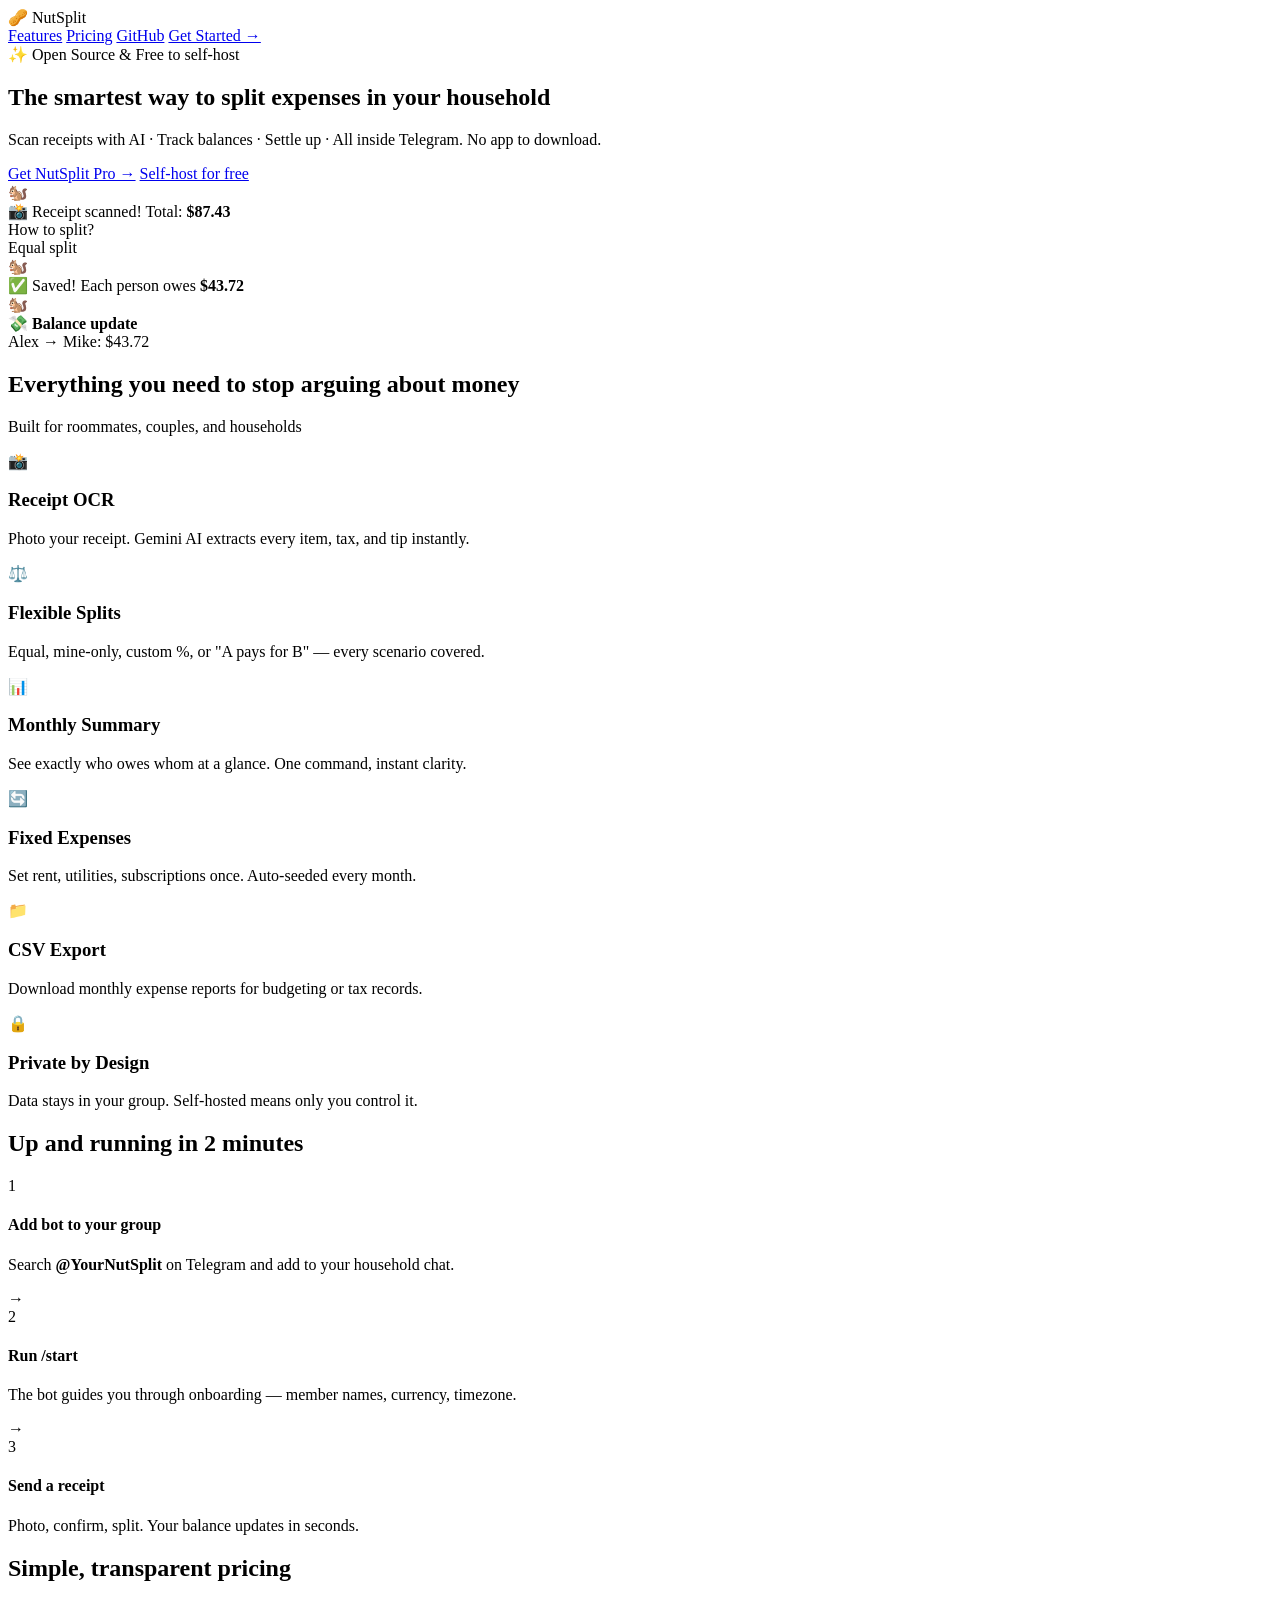
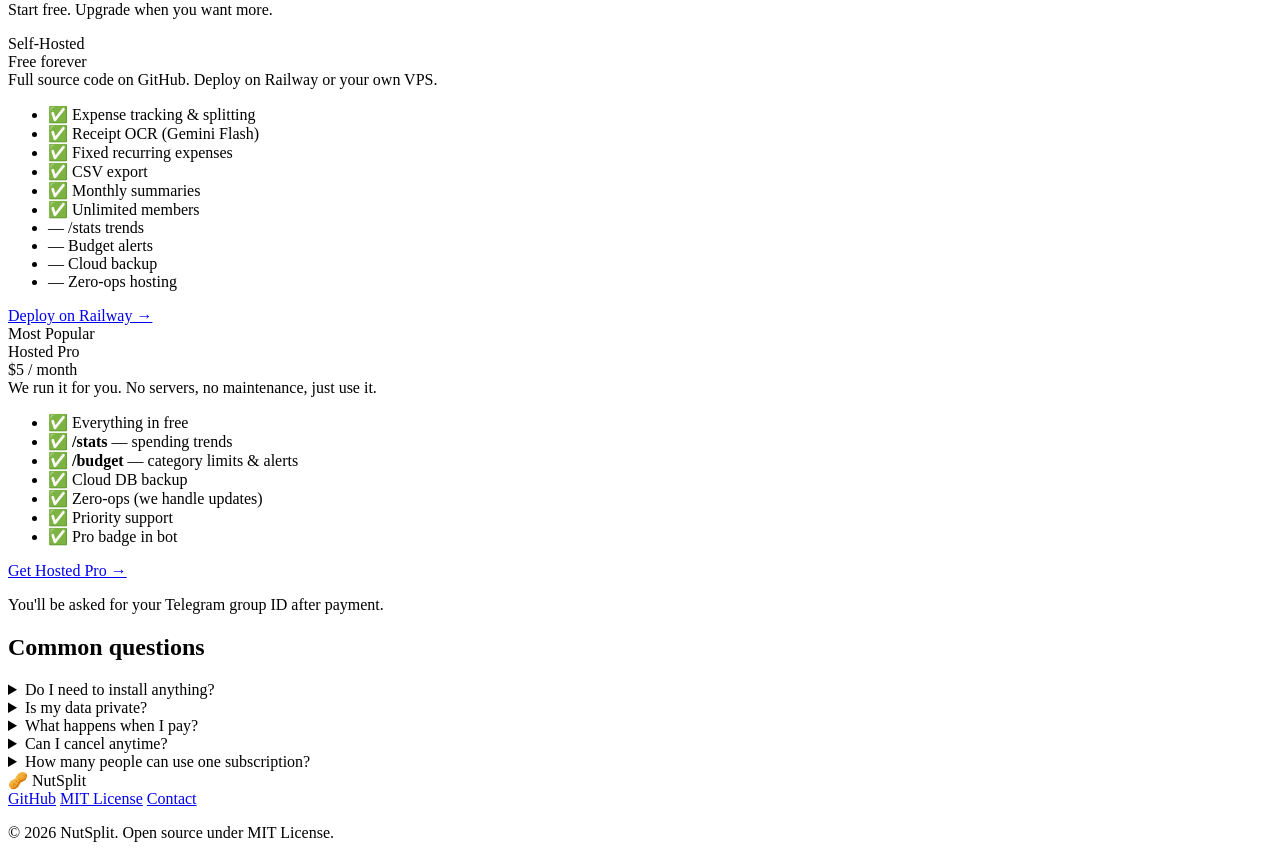
==== docs/index.html @ 5198c59a "fix(landing): update logo emoji and stripe link placeholder" ====
<!DOCTYPE html>
<html lang="en">

<head>
  <meta charset="UTF-8" />
  <meta name="viewport" content="width=device-width, initial-scale=1.0" />
  <title>NutSplit — Household Expense Tracker for Telegram</title>
  <meta name="description"
    content="The smartest way to split shared expenses. Scan receipts with AI, track balances, and settle up — all inside Telegram." />
  <link rel="preconnect" href="https://fonts.googleapis.com" />
  <link href="https://fonts.googleapis.com/css2?family=Inter:wght@300;400;500;600;700;800&display=swap"
    rel="stylesheet" />
  <link rel="stylesheet" href="style.css" />
</head>

<body>

  <!-- NAVBAR -->
  <nav class="nav">
    <div class="nav-inner">
      <div class="logo">🥜 NutSplit</div>
      <div class="nav-links">
        <a href="#features">Features</a>
        <a href="#pricing">Pricing</a>
        <a href="https://github.com/shawn137080/open_split" target="_blank">GitHub</a>
        <a href="#pricing" class="btn-nav">Get Started →</a>
      </div>
    </div>
  </nav>

  <!-- HERO -->
  <section class="hero">
    <div class="hero-glow"></div>
    <div class="container">
      <div class="badge">✨ Open Source &amp; Free to self-host</div>
      <h1>The smartest way to <span class="gradient-text">split expenses</span> in your household</h1>
      <p class="hero-sub">Scan receipts with AI · Track balances · Settle up · All inside Telegram. No app to download.
      </p>
      <div class="hero-cta">
        <a href="#pricing" class="btn-primary">Get NutSplit Pro →</a>
        <a href="https://github.com/shawn137080/open_split" class="btn-ghost" target="_blank">Self-host for free</a>
      </div>
      <div class="hero-demo">
        <div class="phone-mock">
          <div class="phone-screen">
            <div class="chat-msg bot">
              <span class="avatar">🐿️</span>
              <div class="bubble">📸 Receipt scanned! Total: <b>$87.43</b><br />How to split?</div>
            </div>
            <div class="chat-msg user">
              <div class="bubble">Equal split</div>
            </div>
            <div class="chat-msg bot">
              <span class="avatar">🐿️</span>
              <div class="bubble">✅ Saved! Each person owes <b>$43.72</b></div>
            </div>
            <div class="chat-msg bot">
              <span class="avatar">🐿️</span>
              <div class="bubble">💸 <b>Balance update</b><br />Alex → Mike: $43.72</div>
            </div>
          </div>
        </div>
      </div>
    </div>
  </section>

  <!-- FEATURES -->
  <section class="features" id="features">
    <div class="container">
      <div class="section-header">
        <h2>Everything you need to stop arguing about money</h2>
        <p>Built for roommates, couples, and households</p>
      </div>
      <div class="feature-grid">
        <div class="feature-card">
          <div class="feature-icon">📸</div>
          <h3>Receipt OCR</h3>
          <p>Photo your receipt. Gemini AI extracts every item, tax, and tip instantly.</p>
        </div>
        <div class="feature-card">
          <div class="feature-icon">⚖️</div>
          <h3>Flexible Splits</h3>
          <p>Equal, mine-only, custom %, or "A pays for B" — every scenario covered.</p>
        </div>
        <div class="feature-card">
          <div class="feature-icon">📊</div>
          <h3>Monthly Summary</h3>
          <p>See exactly who owes whom at a glance. One command, instant clarity.</p>
        </div>
        <div class="feature-card">
          <div class="feature-icon">🔄</div>
          <h3>Fixed Expenses</h3>
          <p>Set rent, utilities, subscriptions once. Auto-seeded every month.</p>
        </div>
        <div class="feature-card">
          <div class="feature-icon">📁</div>
          <h3>CSV Export</h3>
          <p>Download monthly expense reports for budgeting or tax records.</p>
        </div>
        <div class="feature-card">
          <div class="feature-icon">🔒</div>
          <h3>Private by Design</h3>
          <p>Data stays in your group. Self-hosted means only you control it.</p>
        </div>
      </div>
    </div>
  </section>

  <!-- HOW IT WORKS -->
  <section class="how">
    <div class="container">
      <div class="section-header">
        <h2>Up and running in 2 minutes</h2>
      </div>
      <div class="steps">
        <div class="step">
          <div class="step-num">1</div>
          <div class="step-text">
            <h4>Add bot to your group</h4>
            <p>Search <b>@YourNutSplit</b> on Telegram and add to your household chat.</p>
          </div>
        </div>
        <div class="step-arrow">→</div>
        <div class="step">
          <div class="step-num">2</div>
          <div class="step-text">
            <h4>Run /start</h4>
            <p>The bot guides you through onboarding — member names, currency, timezone.</p>
          </div>
        </div>
        <div class="step-arrow">→</div>
        <div class="step">
          <div class="step-num">3</div>
          <div class="step-text">
            <h4>Send a receipt</h4>
            <p>Photo, confirm, split. Your balance updates in seconds.</p>
          </div>
        </div>
      </div>
    </div>
  </section>

  <!-- PRICING -->
  <section class="pricing" id="pricing">
    <div class="container">
      <div class="section-header">
        <h2>Simple, transparent pricing</h2>
        <p>Start free. Upgrade when you want more.</p>
      </div>
      <div class="pricing-grid">

        <!-- FREE TIER -->
        <div class="plan-card">
          <div class="plan-name">Self-Hosted</div>
          <div class="plan-price">Free <span>forever</span></div>
          <div class="plan-desc">Full source code on GitHub. Deploy on Railway or your own VPS.</div>
          <ul class="plan-features">
            <li>✅ Expense tracking &amp; splitting</li>
            <li>✅ Receipt OCR (Gemini Flash)</li>
            <li>✅ Fixed recurring expenses</li>
            <li>✅ CSV export</li>
            <li>✅ Monthly summaries</li>
            <li>✅ Unlimited members</li>
            <li class="dim">— /stats trends</li>
            <li class="dim">— Budget alerts</li>
            <li class="dim">— Cloud backup</li>
            <li class="dim">— Zero-ops hosting</li>
          </ul>
          <a href="https://railway.app/new/template?template=https://github.com/shawn137080/open_split"
            class="btn-outline" target="_blank">Deploy on Railway →</a>
        </div>

        <!-- PRO TIER -->
        <div class="plan-card plan-pro">
          <div class="plan-badge">Most Popular</div>
          <div class="plan-name">Hosted Pro</div>
          <div class="plan-price">$5 <span>/ month</span></div>
          <div class="plan-desc">We run it for you. No servers, no maintenance, just use it.</div>
          <ul class="plan-features">
            <li>✅ Everything in free</li>
            <li>✅ <b>/stats</b> — spending trends</li>
            <li>✅ <b>/budget</b> — category limits &amp; alerts</li>
            <li>✅ Cloud DB backup</li>
            <li>✅ Zero-ops (we handle updates)</li>
            <li>✅ Priority support</li>
            <li>✅ Pro badge in bot</li>
          </ul>
          <a href="#"
            onclick="alert('Stripe Integration: Replace this link with your actual Stripe Payment Link in index.html line 182'); return false;"
            class="btn-primary" id="pro-cta">Get Hosted Pro →</a>
          <p class="plan-note">You'll be asked for your Telegram group ID after payment.</p>
        </div>

      </div>
    </div>
  </section>

  <!-- FAQ -->
  <section class="faq">
    <div class="container">
      <div class="section-header">
        <h2>Common questions</h2>
      </div>
      <div class="faq-list">
        <details class="faq-item">
          <summary>Do I need to install anything?</summary>
          <p>No. NutSplit lives entirely inside Telegram. Your household just needs to add the bot to your group chat.
          </p>
        </details>
        <details class="faq-item">
          <summary>Is my data private?</summary>
          <p>On the self-hosted version the SQLite database lives on your own server. On Hosted Pro your data is stored
            on our secure VPS and never shared with third parties.</p>
        </details>
        <details class="faq-item">
          <summary>What happens when I pay?</summary>
          <p>After checkout you'll receive an email with instructions to send us your Telegram group ID. We'll activate
            Pro within 24 hours (usually within minutes).</p>
        </details>
        <details class="faq-item">
          <summary>Can I cancel anytime?</summary>
          <p>Yes. Cancel your Stripe subscription at any time — no lock-in, no questions asked.</p>
        </details>
        <details class="faq-item">
          <summary>How many people can use one subscription?</summary>
          <p>One subscription covers one Telegram group (one household). Multiple groups require separate subscriptions.
          </p>
        </details>
      </div>
    </div>
  </section>

  <!-- FOOTER -->
  <footer class="footer">
    <div class="container">
      <div class="footer-inner">
        <div class="logo">🥜 NutSplit</div>
        <div class="footer-links">
          <a href="https://github.com/shawn137080/open_split" target="_blank">GitHub</a>
          <a href="https://github.com/shawn137080/open_split/blob/main/LICENSE" target="_blank">MIT License</a>
          <a href="mailto:hello@nutsplit.app">Contact</a>
        </div>
      </div>
      <p class="footer-copy">© 2026 NutSplit. Open source under MIT License.</p>
    </div>
  </footer>

  <script src="script.js"></script>
</body>

</html>
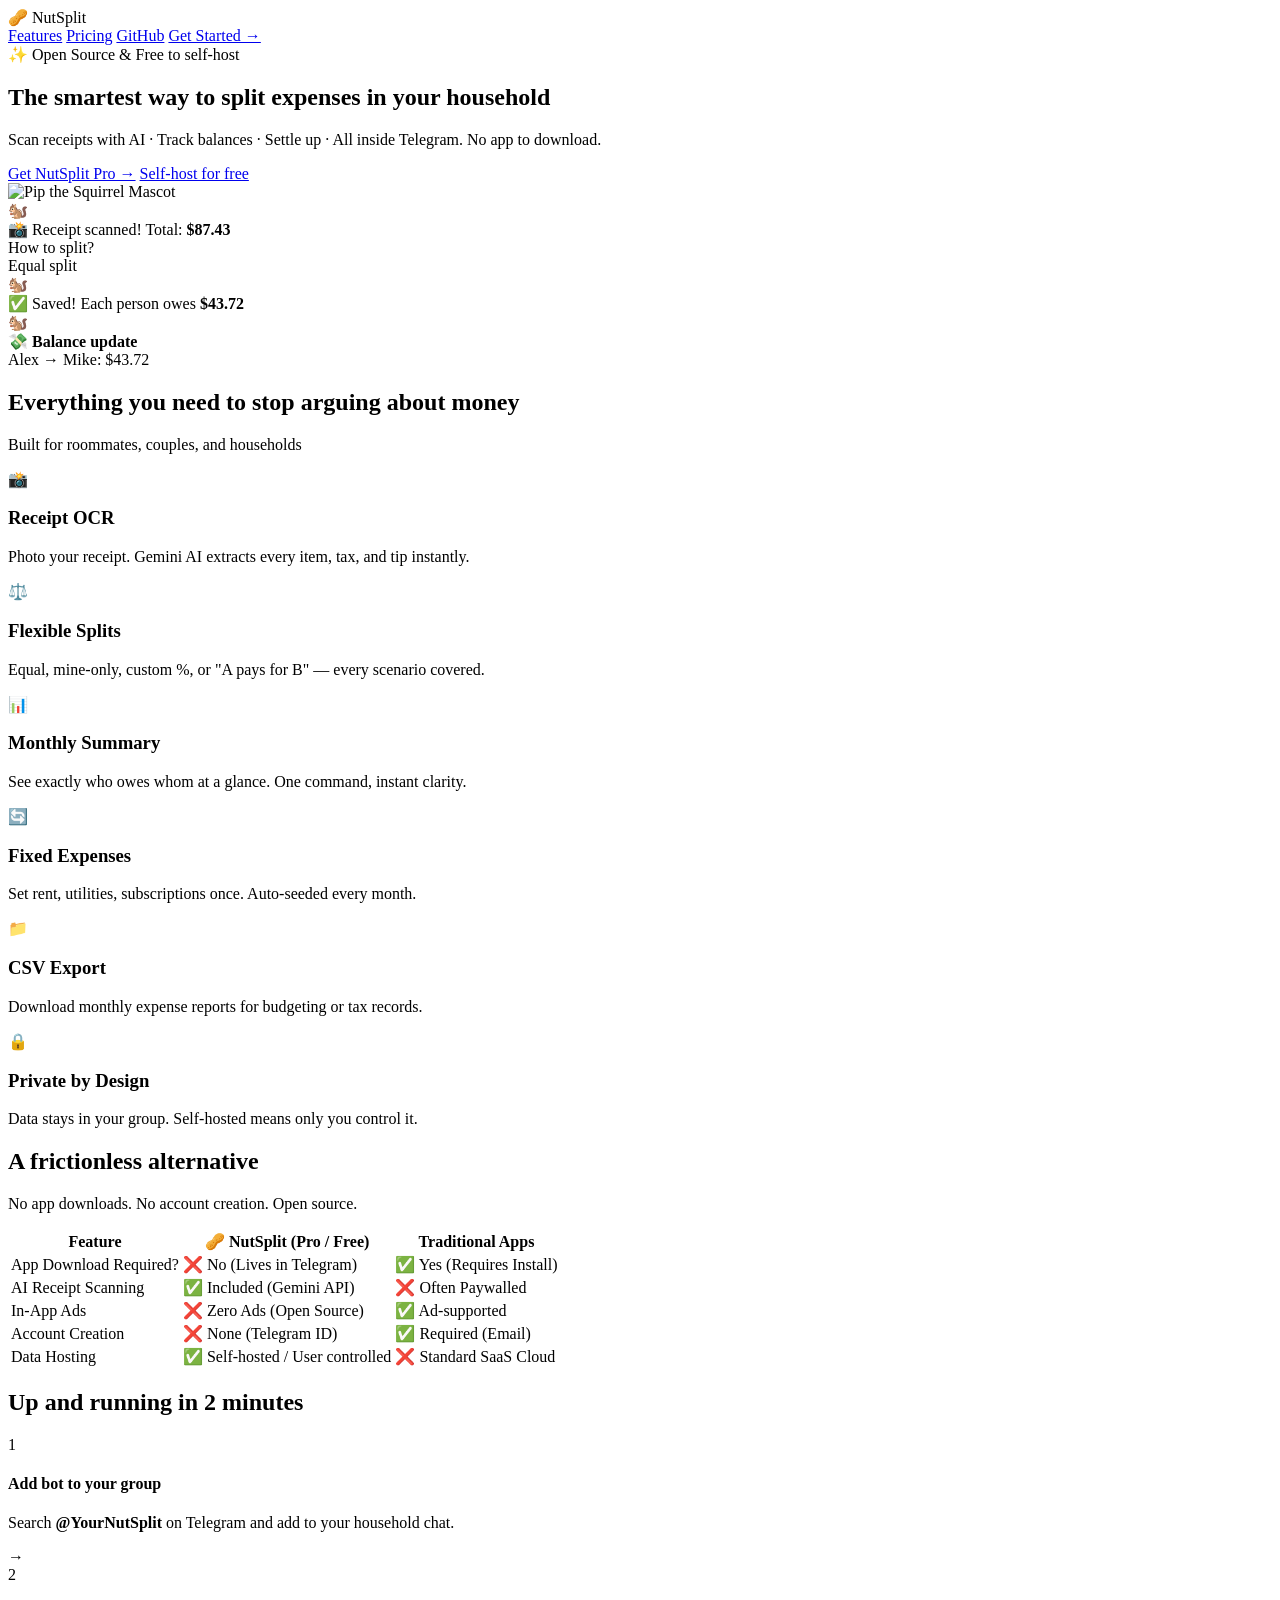
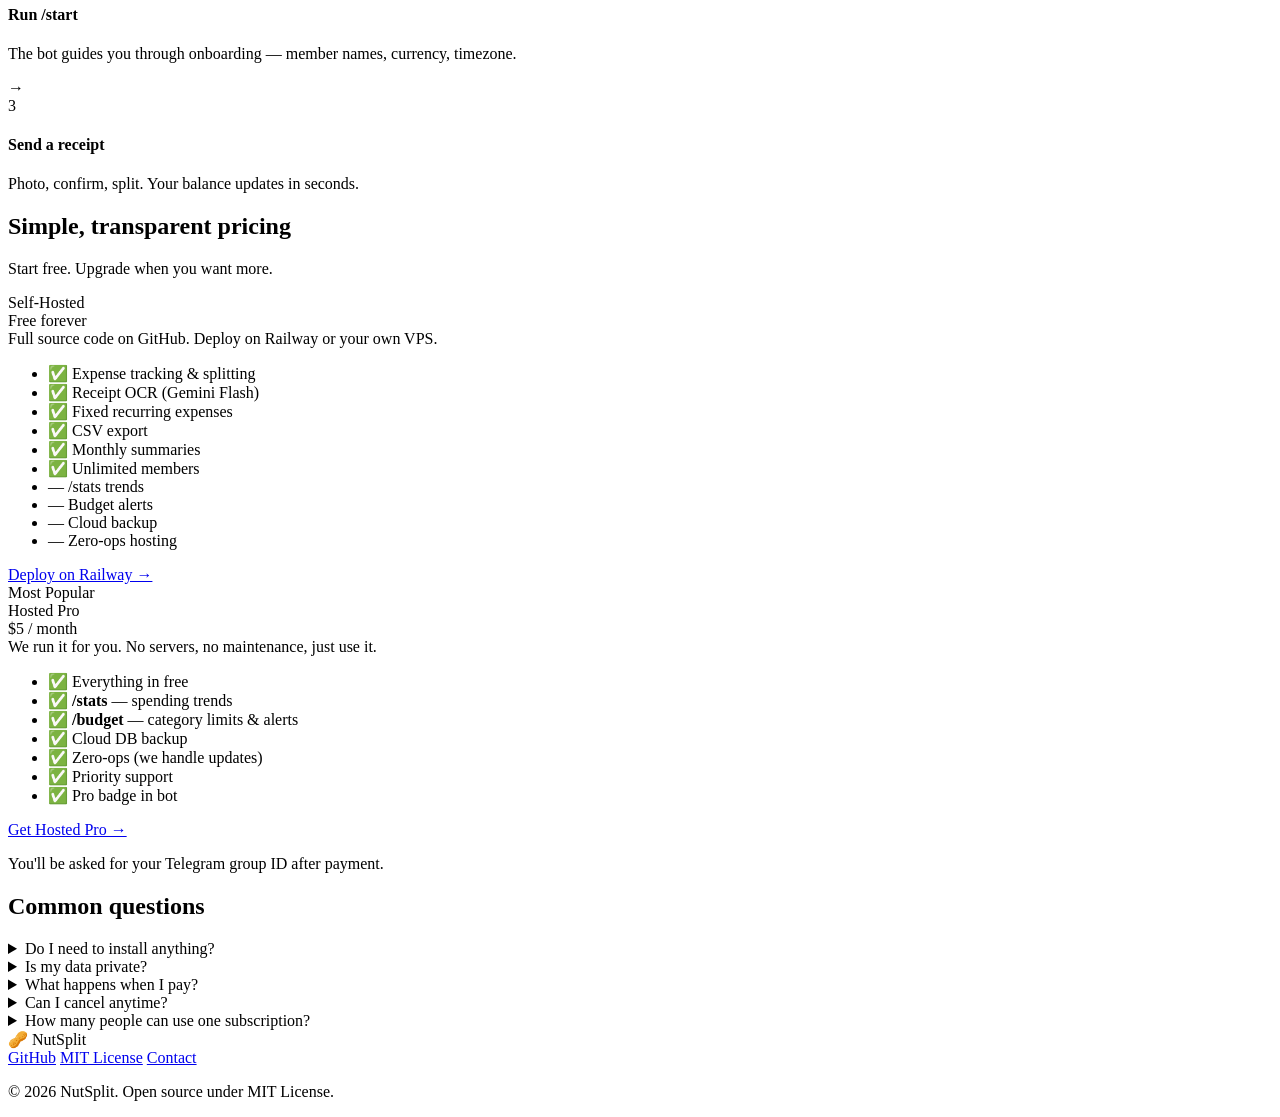
==== commit cd25705f: "chore(landing): sanitize competitor comparison table for legal compliance" ====
--- a/docs/index.html
+++ b/docs/index.html
@@ -41,6 +41,7 @@
         <a href="https://github.com/shawn137080/open_split" class="btn-ghost" target="_blank">Self-host for free</a>
       </div>
       <div class="hero-demo">
+        <img src="mascot.png" alt="Pip the Squirrel Mascot" class="mascot-img" />
         <div class="phone-mock">
           <div class="phone-screen">
             <div class="chat-msg bot">
@@ -103,6 +104,52 @@
           <p>Data stays in your group. Self-hosted means only you control it.</p>
         </div>
       </div>
+    </div>
+  </section>
+
+  <!-- COMPARE -->
+  <section class="compare" id="compare">
+    <div class="container">
+      <div class="section-header">
+        <h2>A frictionless alternative</h2>
+        <p>No app downloads. No account creation. Open source.</p>
+      </div>
+      <table class="compare-table">
+        <thead>
+          <tr>
+            <th>Feature</th>
+            <th>🥜 NutSplit (Pro / Free)</th>
+            <th>Traditional Apps</th>
+          </tr>
+        </thead>
+        <tbody>
+          <tr>
+            <td>App Download Required?</td>
+            <td>❌ No (Lives in Telegram)</td>
+            <td>✅ Yes (Requires Install)</td>
+          </tr>
+          <tr>
+            <td>AI Receipt Scanning</td>
+            <td>✅ Included (Gemini API)</td>
+            <td>❌ Often Paywalled</td>
+          </tr>
+          <tr>
+            <td>In-App Ads</td>
+            <td>❌ Zero Ads (Open Source)</td>
+            <td>✅ Ad-supported</td>
+          </tr>
+          <tr>
+            <td>Account Creation</td>
+            <td>❌ None (Telegram ID)</td>
+            <td>✅ Required (Email)</td>
+          </tr>
+          <tr>
+            <td>Data Hosting</td>
+            <td>✅ Self-hosted / User controlled</td>
+            <td>❌ Standard SaaS Cloud</td>
+          </tr>
+        </tbody>
+      </table>
     </div>
   </section>
 
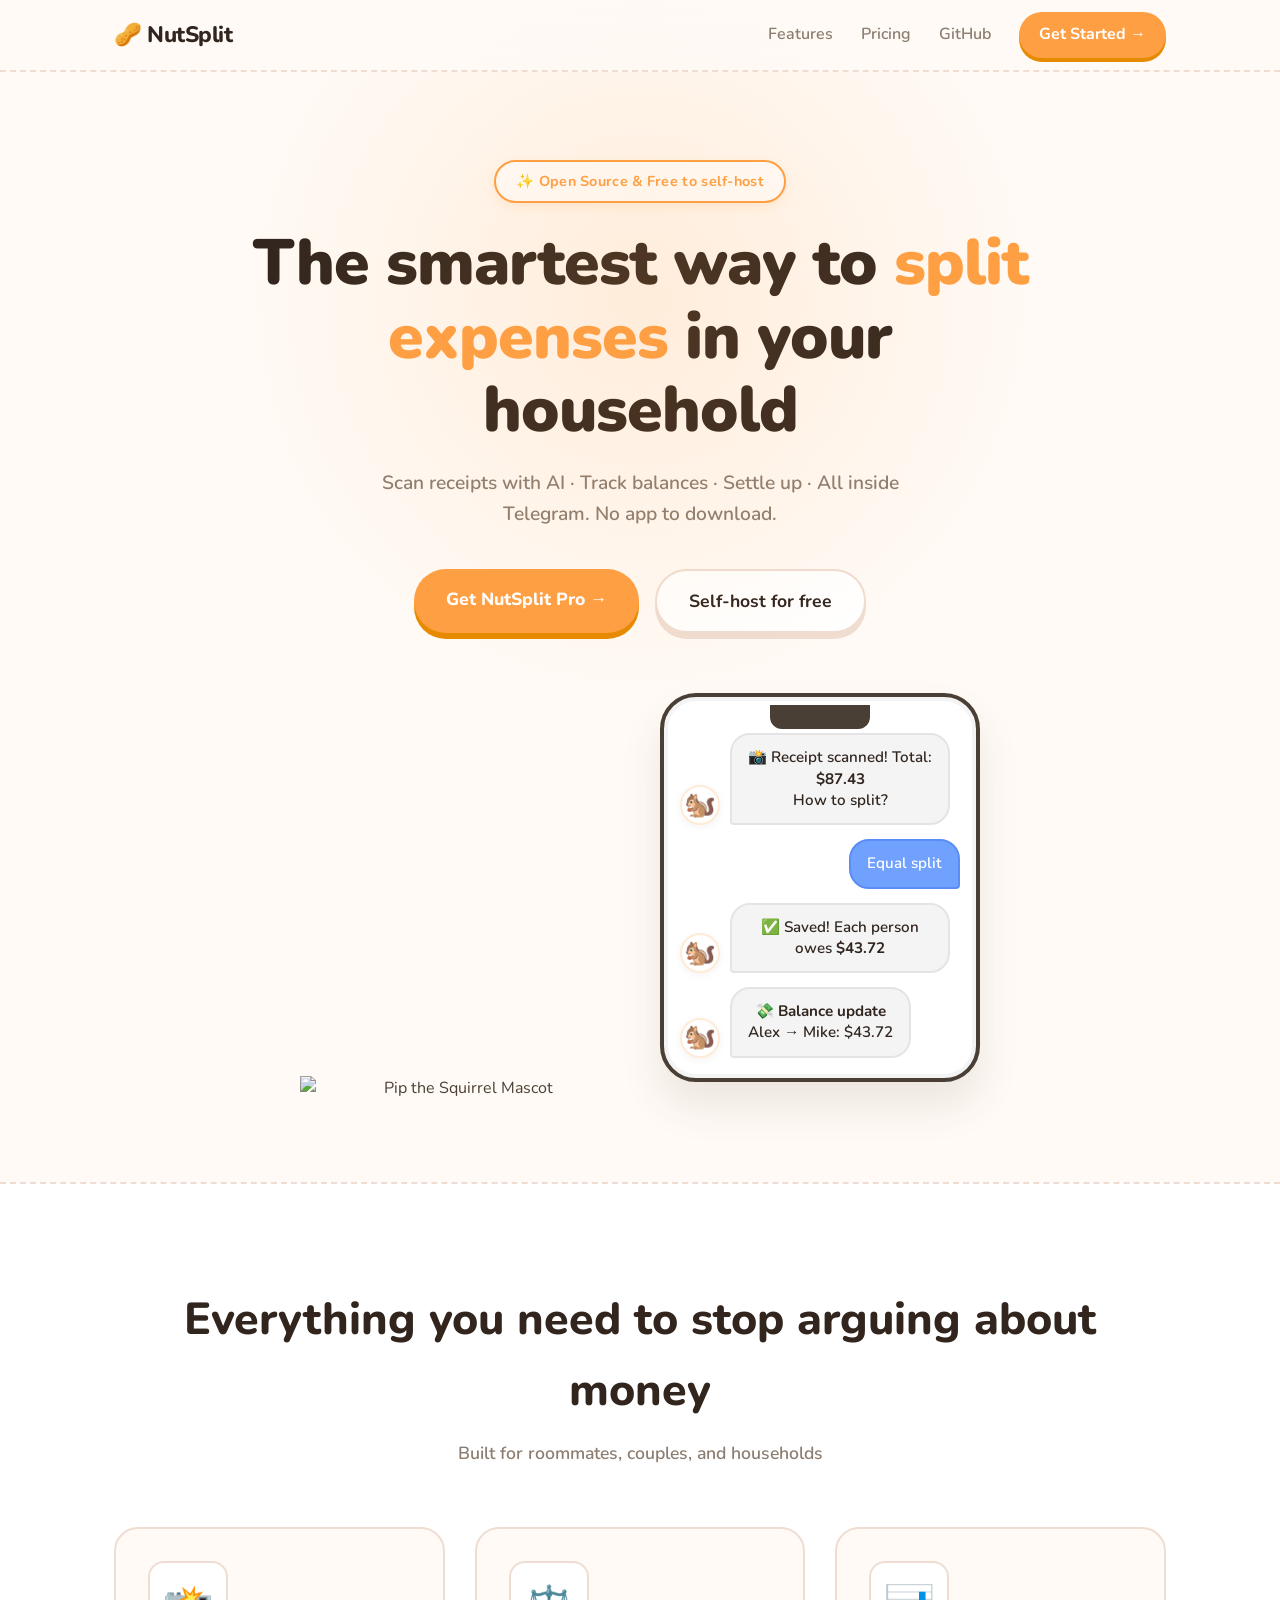
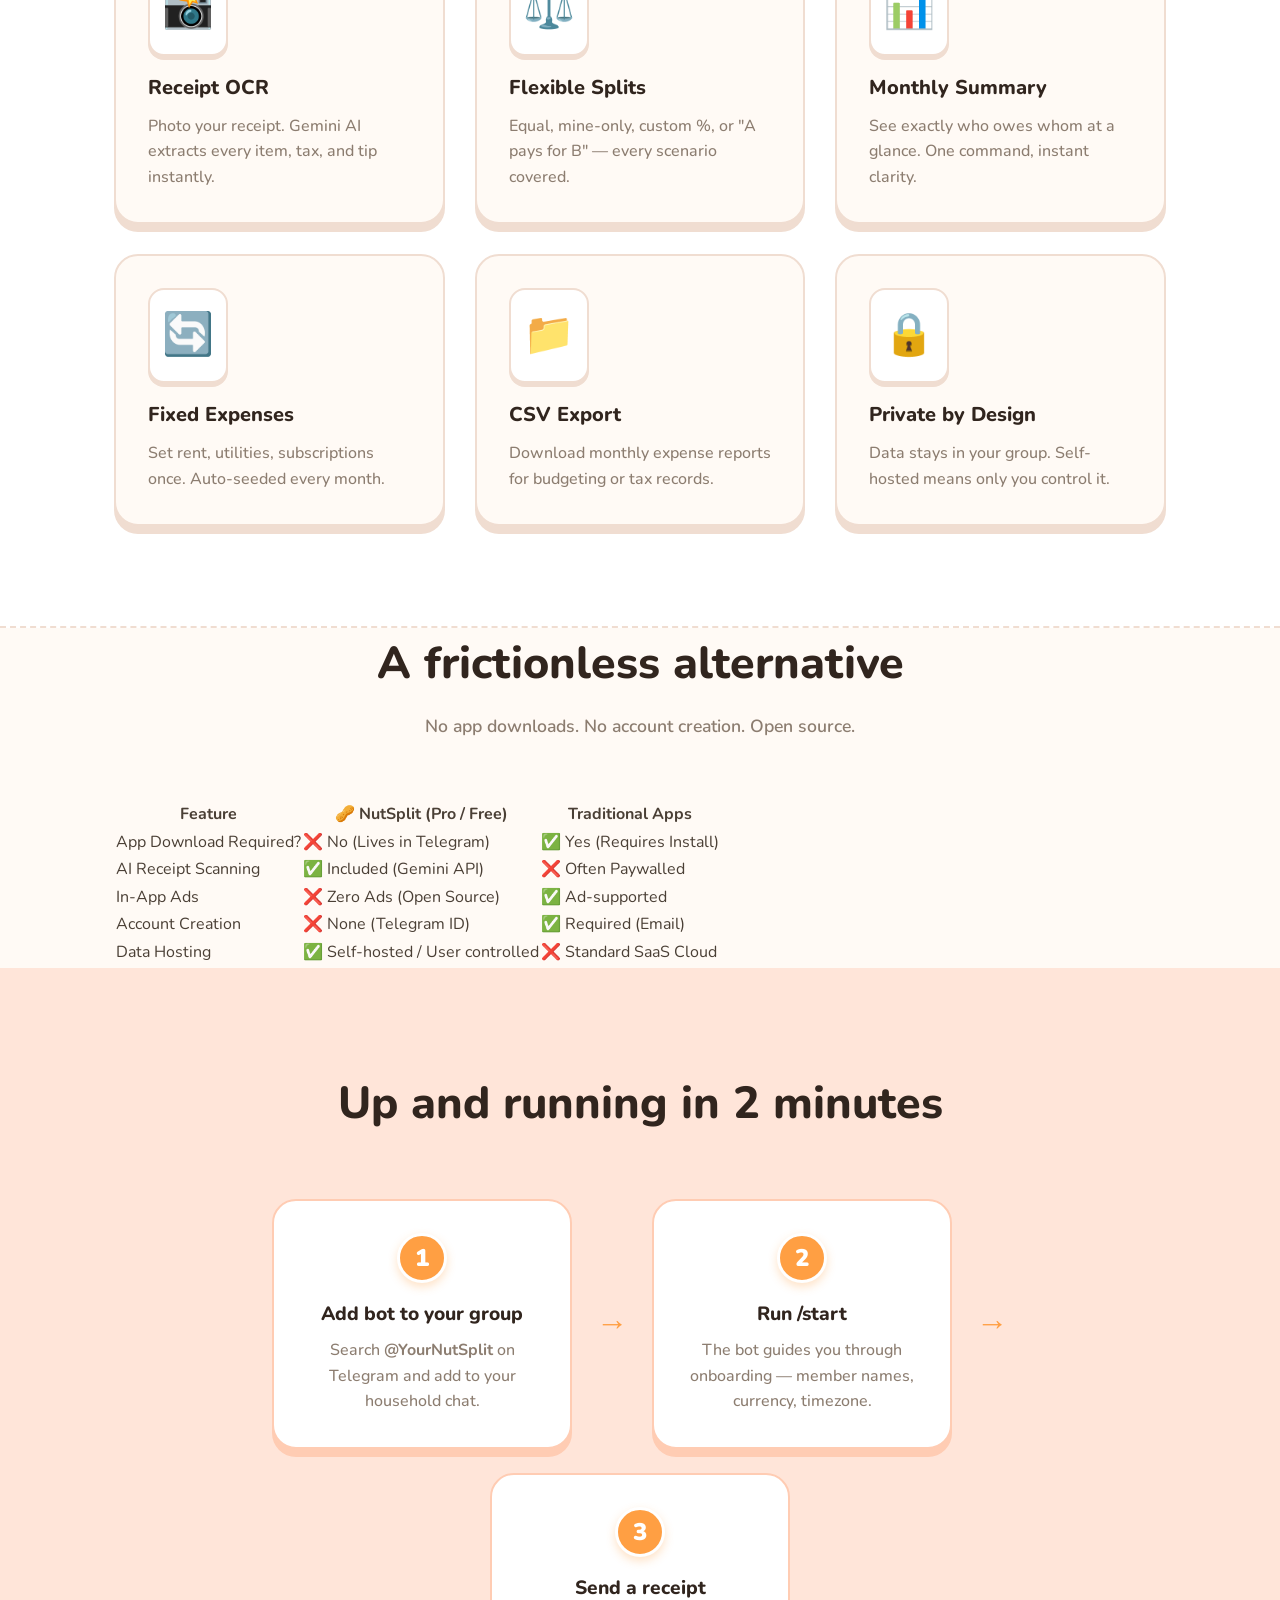
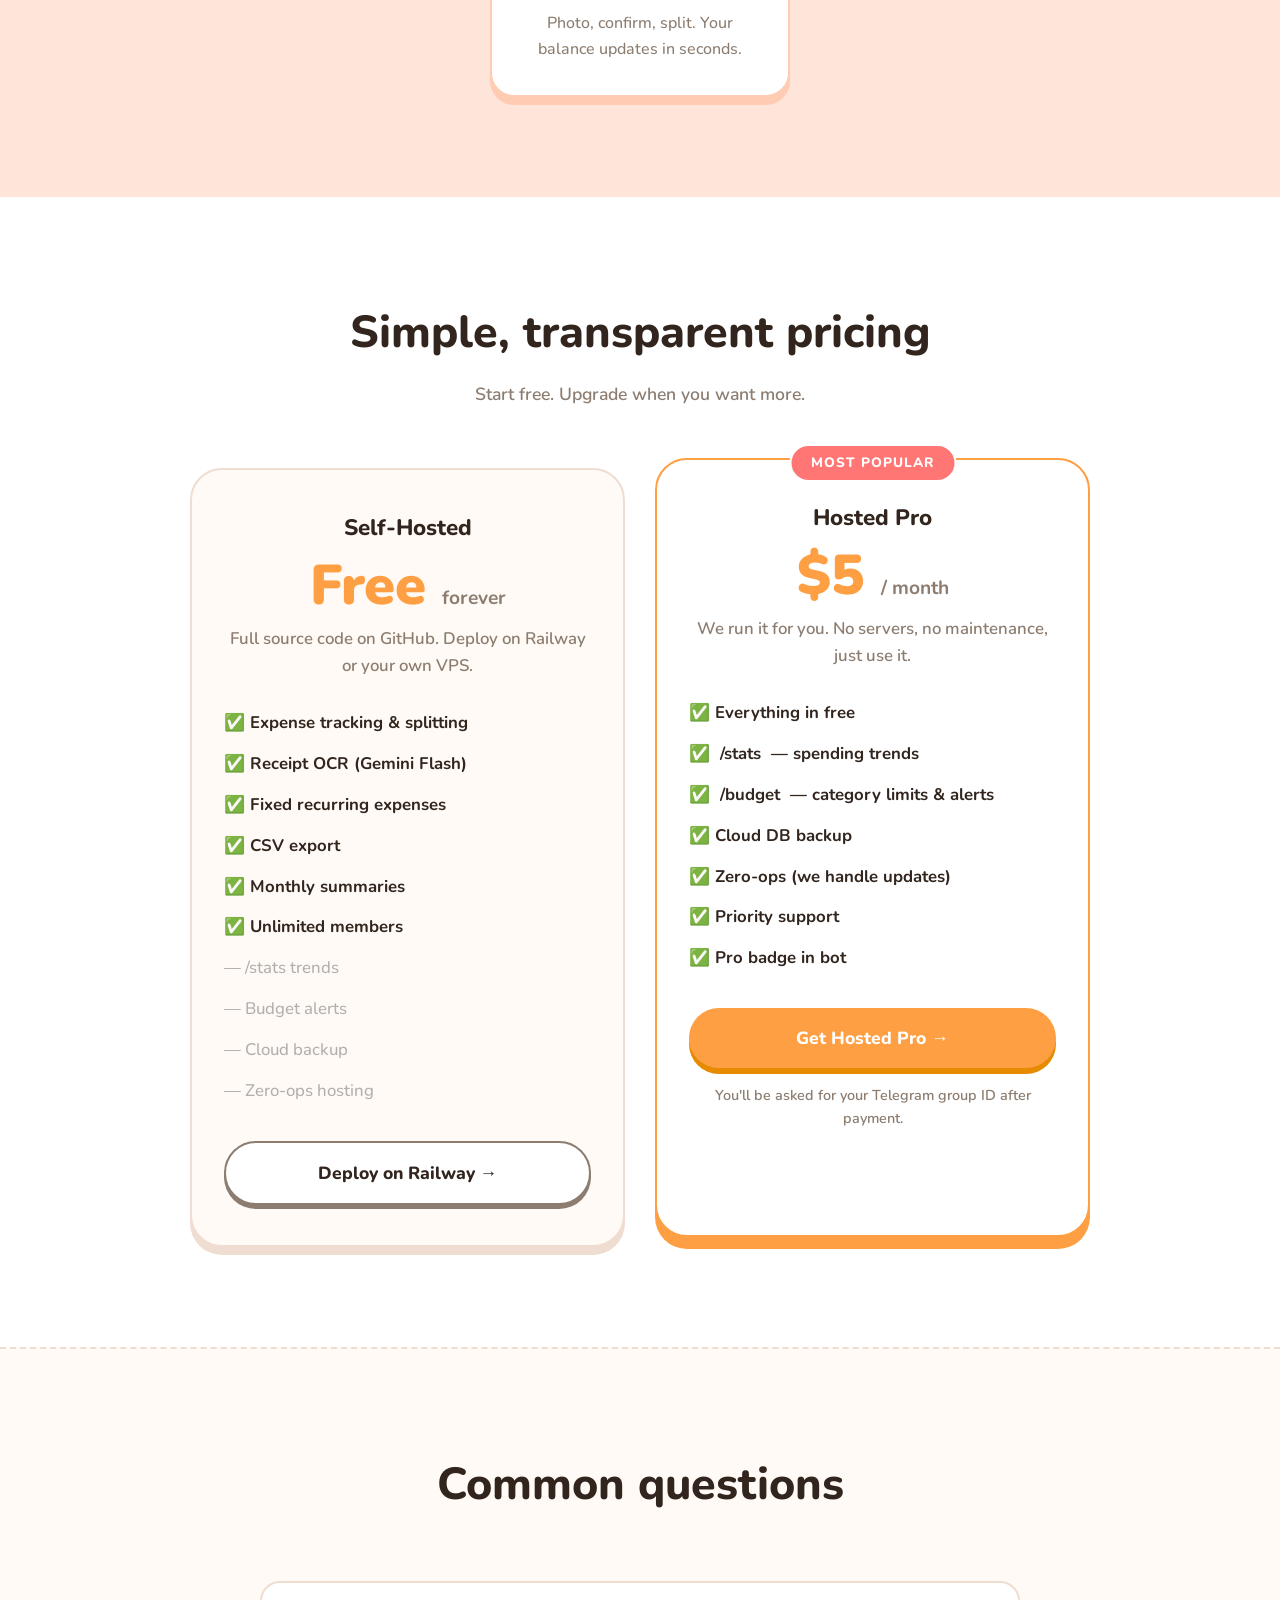
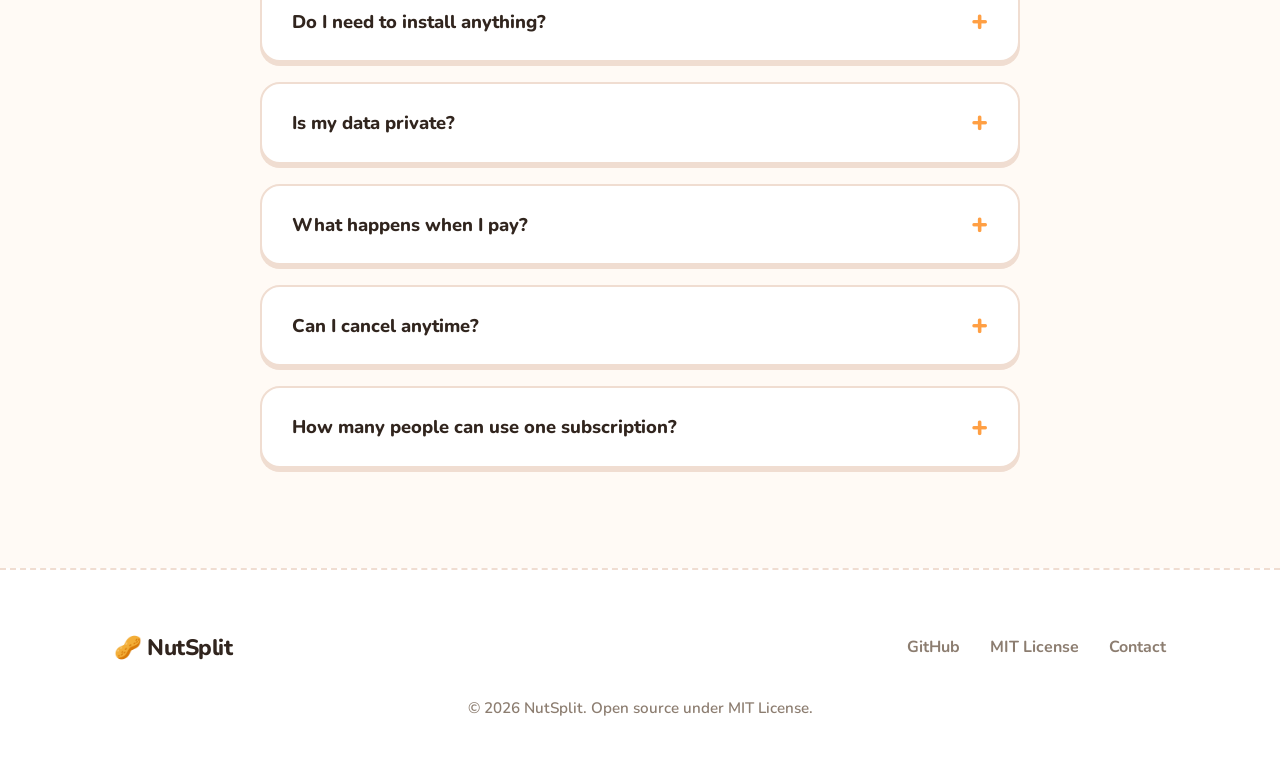
==== commit 85a5bd34: "feat(analytics): use Netlify env var to inject GA4 Measurement ID Source HTML keeps a G-PLACEHOLDER " ====
--- a/docs/index.html
+++ b/docs/index.html
@@ -11,6 +11,17 @@
   <link href="https://fonts.googleapis.com/css2?family=Inter:wght@300;400;500;600;700;800&display=swap"
     rel="stylesheet" />
   <link rel="stylesheet" href="style.css" />
+  <link rel="icon" type="image/svg+xml" href="data:image/svg+xml,%3Csvg xmlns='http://www.w3.org/2000/svg' viewBox='0 0 100 100'%3E%3Ctext y='0.9em' font-size='90'%3E🥜%3C/text%3E%3C/svg%3E" />
+  
+  <!-- Google Analytics 4 -->
+  <script async src="https://www.googletagmanager.com/gtag/js?id=G-PLACEHOLDER"></script>
+  <script>
+    window.dataLayer = window.dataLayer || [];
+    function gtag(){dataLayer.push(arguments);}
+    gtag('js', new Date());
+
+    gtag('config', 'G-PLACEHOLDER');
+  </script>
 </head>
 
 <body>
--- a/docs/style.css
+++ b/docs/style.css
@@ -0,0 +1,718 @@
+/* ── Reset & Base ─────────────────────────────────────── */
+@import url('https://fonts.googleapis.com/css2?family=Nunito:wght@400;600;700;800;900&display=swap');
+
+*,
+*::before,
+*::after {
+  box-sizing: border-box;
+  margin: 0;
+  padding: 0;
+}
+
+:root {
+  --bg: #fffaf5;
+  /* Warm cream/off-white */
+  --bg2: #ffe5d9;
+  /* Soft peach/pink */
+  --card-bg: #ffffff;
+  --border: #f0ddd1;
+  --text: #4a3f35;
+  --text-heading: #31251e;
+  --muted: #8c7d70;
+  --accent: #ff9f43;
+  /* Nut orange */
+  --accent2: #ff7675;
+  /* Soft red/pink */
+  --accent-light: #ffebd6;
+  --green: #2ed573;
+  --blue: #70a1ff;
+  --radius: 24px;
+}
+
+html {
+  scroll-behavior: smooth;
+}
+
+body {
+  font-family: 'Nunito', sans-serif;
+  background: var(--bg);
+  color: var(--text);
+  line-height: 1.6;
+  overflow-x: hidden;
+}
+
+.container {
+  max-width: 1100px;
+  margin: 0 auto;
+  padding: 0 24px;
+}
+
+/* ── NAV ─────────────────────────────────────────────── */
+.nav {
+  position: fixed;
+  top: 0;
+  left: 0;
+  right: 0;
+  z-index: 100;
+  background: rgba(255, 250, 245, 0.9);
+  backdrop-filter: blur(12px);
+  border-bottom: 2px dashed var(--border);
+}
+
+.nav-inner {
+  max-width: 1100px;
+  margin: 0 auto;
+  padding: 0 24px;
+  display: flex;
+  align-items: center;
+  justify-content: space-between;
+  height: 70px;
+}
+
+.logo {
+  font-size: 1.4rem;
+  font-weight: 800;
+  color: var(--text-heading);
+  letter-spacing: -0.5px;
+  display: flex;
+  align-items: center;
+  gap: 6px;
+}
+
+.nav-links {
+  display: flex;
+  align-items: center;
+  gap: 28px;
+  font-weight: 600;
+}
+
+.nav-links a {
+  color: var(--muted);
+  text-decoration: none;
+  font-size: 1rem;
+  transition: color .2s;
+}
+
+.nav-links a:hover {
+  color: var(--accent);
+}
+
+.btn-nav {
+  background: var(--accent);
+  color: #fff !important;
+  padding: 10px 20px;
+  border-radius: 99px;
+  font-weight: 700;
+  box-shadow: 0 4px 0 #e68a00;
+  transition: transform 0.1s, box-shadow 0.1s;
+}
+
+.btn-nav:hover {
+  transform: translateY(2px);
+  box-shadow: 0 2px 0 #e68a00;
+}
+
+/* ── HERO ─────────────────────────────────────────────── */
+.hero {
+  position: relative;
+  padding: 160px 0 100px;
+  text-align: center;
+  overflow: hidden;
+}
+
+.hero-glow {
+  position: absolute;
+  top: -100px;
+  left: 50%;
+  transform: translateX(-50%);
+  width: 800px;
+  height: 800px;
+  background: radial-gradient(circle, rgba(255, 159, 67, 0.15) 0%, transparent 70%);
+  pointer-events: none;
+}
+
+.badge {
+  display: inline-block;
+  padding: 8px 20px;
+  background: #fff;
+  border: 2px solid var(--accent);
+  border-radius: 99px;
+  font-size: .9rem;
+  font-weight: 700;
+  color: var(--accent);
+  margin-bottom: 24px;
+  letter-spacing: .3px;
+  box-shadow: 0 4px 12px rgba(255, 159, 67, 0.15);
+}
+
+.hero h1 {
+  font-size: clamp(2.5rem, 5vw, 4rem);
+  font-weight: 900;
+  line-height: 1.15;
+  letter-spacing: -1px;
+  color: var(--text-heading);
+  max-width: 800px;
+  margin: 0 auto 20px;
+}
+
+.gradient-text {
+  color: var(--accent);
+}
+
+.hero-sub {
+  color: var(--muted);
+  font-size: 1.2rem;
+  font-weight: 600;
+  max-width: 580px;
+  margin: 0 auto 40px;
+}
+
+.hero-cta {
+  display: flex;
+  gap: 16px;
+  justify-content: center;
+  flex-wrap: wrap;
+  margin-bottom: 60px;
+}
+
+.btn-primary {
+  background: var(--accent);
+  color: #fff;
+  padding: 16px 32px;
+  border-radius: 99px;
+  font-weight: 800;
+  font-size: 1.1rem;
+  text-decoration: none;
+  box-shadow: 0 6px 0 #e68a00;
+  transition: transform .1s, box-shadow .1s;
+}
+
+.btn-primary:hover {
+  transform: translateY(4px);
+  box-shadow: 0 2px 0 #e68a00;
+}
+
+.btn-ghost {
+  color: var(--text-heading);
+  padding: 16px 32px;
+  border-radius: 99px;
+  font-weight: 700;
+  font-size: 1.1rem;
+  text-decoration: none;
+  background: #fff;
+  border: 2px solid var(--border);
+  box-shadow: 0 6px 0 var(--border);
+  transition: transform .1s, box-shadow .1s;
+}
+
+.btn-ghost:hover {
+  transform: translateY(4px);
+  box-shadow: 0 2px 0 var(--border);
+  border-color: var(--muted);
+}
+
+/* Mascot & Phone */
+.hero-demo {
+  display: flex;
+  justify-content: center;
+  align-items: flex-end;
+  gap: 40px;
+}
+
+.mascot-img {
+  width: 320px;
+  animation: float 4s ease-in-out infinite;
+  z-index: 2;
+  margin-bottom: -20px;
+  mix-blend-mode: multiply;
+}
+
+@keyframes float {
+  0% {
+    transform: translateY(0px) rotate(0deg);
+  }
+
+  50% {
+    transform: translateY(-15px) rotate(2deg);
+  }
+
+  100% {
+    transform: translateY(0px) rotate(0deg);
+  }
+}
+
+.phone-mock {
+  width: 320px;
+  background: #fff;
+  border-radius: 36px;
+  padding: 20px 16px;
+  border: 4px solid #4a3f35;
+  box-shadow: 0 24px 40px rgba(74, 63, 53, 0.1), inset 0 0 0 4px #f4f4f5;
+  position: relative;
+}
+
+.phone-mock::before {
+  content: '';
+  position: absolute;
+  top: 8px;
+  left: 50%;
+  transform: translateX(-50%);
+  width: 100px;
+  height: 24px;
+  background: #4a3f35;
+  border-radius: 0 0 12px 12px;
+}
+
+.phone-screen {
+  display: flex;
+  flex-direction: column;
+  gap: 14px;
+  margin-top: 16px;
+}
+
+.chat-msg {
+  display: flex;
+  align-items: flex-end;
+  gap: 10px;
+}
+
+.chat-msg.user {
+  flex-direction: row-reverse;
+}
+
+.avatar {
+  font-size: 1.6rem;
+  flex-shrink: 0;
+  background: #fff;
+  border-radius: 50%;
+  width: 40px;
+  height: 40px;
+  display: flex;
+  align-items: center;
+  justify-content: center;
+  box-shadow: 0 2px 8px rgba(0, 0, 0, 0.05);
+  border: 2px solid var(--accent-light);
+}
+
+.bubble {
+  background: #f4f4f5;
+  border: 2px solid #e4e4e7;
+  padding: 12px 16px;
+  border-radius: 20px 20px 20px 4px;
+  font-size: .95rem;
+  line-height: 1.4;
+  max-width: 220px;
+  color: var(--text-heading);
+  font-weight: 600;
+}
+
+.chat-msg.user .bubble {
+  background: var(--blue);
+  border-color: #5b8df4;
+  color: #fff;
+  border-radius: 20px 20px 4px 20px;
+  text-align: right;
+}
+
+/* ── FEATURES ─────────────────────────────────────────── */
+.features {
+  padding: 100px 0;
+  background: #fff;
+  border-top: 2px dashed var(--border);
+  border-bottom: 2px dashed var(--border);
+}
+
+.section-header {
+  text-align: center;
+  margin-bottom: 60px;
+}
+
+.section-header h2 {
+  font-size: clamp(1.8rem, 4vw, 2.8rem);
+  font-weight: 800;
+  color: var(--text-heading);
+  margin-bottom: 12px;
+}
+
+.section-header p {
+  color: var(--muted);
+  font-size: 1.1rem;
+  font-weight: 600;
+}
+
+.feature-grid {
+  display: grid;
+  grid-template-columns: repeat(auto-fit, minmax(300px, 1fr));
+  gap: 30px;
+}
+
+.feature-card {
+  background: var(--bg);
+  border: 2px solid var(--border);
+  border-radius: var(--radius);
+  padding: 32px;
+  box-shadow: 0 8px 0 var(--border);
+  transition: transform .2s, box-shadow .2s;
+}
+
+.feature-card:hover {
+  transform: translateY(-4px);
+  box-shadow: 0 12px 0 var(--border);
+  border-color: var(--accent-light);
+}
+
+.feature-icon {
+  font-size: 2.6rem;
+  margin-bottom: 16px;
+  display: inline-block;
+  padding: 12px;
+  background: #fff;
+  border-radius: 16px;
+  border: 2px solid var(--border);
+  box-shadow: 0 4px 0 var(--border);
+}
+
+.feature-card h3 {
+  font-size: 1.25rem;
+  font-weight: 800;
+  color: var(--text-heading);
+  margin-bottom: 10px;
+}
+
+.feature-card p {
+  color: var(--muted);
+  font-size: 1rem;
+  font-weight: 500;
+}
+
+/* ── HOW IT WORKS ─────────────────────────────────────── */
+.how {
+  padding: 100px 0;
+  background: var(--bg2);
+}
+
+.steps {
+  display: flex;
+  align-items: stretch;
+  justify-content: center;
+  gap: 24px;
+  flex-wrap: wrap;
+  margin-top: 20px;
+}
+
+.step {
+  display: flex;
+  flex-direction: column;
+  align-items: center;
+  text-align: center;
+  gap: 16px;
+  background: #fff;
+  border: 2px solid #ffccb3;
+  border-radius: var(--radius);
+  padding: 32px;
+  width: 100%;
+  max-width: 300px;
+  box-shadow: 0 8px 0 #ffccb3;
+}
+
+.step-num {
+  width: 50px;
+  height: 50px;
+  background: var(--accent);
+  color: #fff;
+  border-radius: 50%;
+  display: flex;
+  align-items: center;
+  justify-content: center;
+  font-weight: 900;
+  font-size: 1.5rem;
+  border: 3px solid #fff;
+  box-shadow: 0 4px 10px rgba(255, 159, 67, 0.3);
+}
+
+.step-text h4 {
+  font-size: 1.2rem;
+  font-weight: 800;
+  color: var(--text-heading);
+  margin-bottom: 8px;
+}
+
+.step-text p {
+  font-size: 1rem;
+  color: var(--muted);
+  font-weight: 500;
+}
+
+.step-arrow {
+  font-size: 2rem;
+  color: var(--accent);
+  align-self: center;
+  font-weight: 900;
+}
+
+@media (max-width: 900px) {
+  .hero-demo {
+    flex-direction: column;
+    align-items: center;
+  }
+
+  .mascot-img {
+    width: 240px;
+    margin-bottom: 20px;
+  }
+
+  .steps {
+    flex-direction: column;
+    align-items: center;
+  }
+
+  .step-arrow {
+    transform: rotate(90deg);
+  }
+}
+
+/* ── PRICING ─────────────────────────────────────────── */
+.pricing {
+  padding: 100px 0;
+  background: #fff;
+}
+
+.pricing-grid {
+  display: flex;
+  justify-content: center;
+  gap: 30px;
+  flex-wrap: wrap;
+  max-width: 900px;
+  margin: 0 auto;
+}
+
+.plan-card {
+  position: relative;
+  flex: 1;
+  min-width: 320px;
+  background: var(--bg);
+  border: 2px solid var(--border);
+  border-radius: 32px;
+  padding: 40px 32px;
+  text-align: center;
+  box-shadow: 0 8px 0 var(--border);
+}
+
+.plan-pro {
+  background: #fff;
+  border-color: var(--accent);
+  box-shadow: 0 12px 0 var(--accent);
+  transform: translateY(-10px);
+}
+
+.plan-badge {
+  position: absolute;
+  top: -16px;
+  left: 50%;
+  transform: translateX(-50%);
+  background: var(--accent2);
+  color: #fff;
+  font-size: .85rem;
+  font-weight: 800;
+  padding: 6px 20px;
+  border-radius: 99px;
+  letter-spacing: 1px;
+  text-transform: uppercase;
+  border: 2px solid #fff;
+}
+
+.plan-name {
+  font-size: 1.4rem;
+  font-weight: 800;
+  color: var(--text-heading);
+  margin-bottom: 12px;
+}
+
+.plan-price {
+  font-size: 3.5rem;
+  font-weight: 900;
+  color: var(--accent);
+  line-height: 1;
+  margin-bottom: 12px;
+}
+
+.plan-price span {
+  font-size: 1.2rem;
+  font-weight: 700;
+  color: var(--muted);
+}
+
+.plan-desc {
+  color: var(--muted);
+  font-size: 1.05rem;
+  font-weight: 600;
+  margin-bottom: 30px;
+}
+
+.plan-features {
+  list-style: none;
+  margin-bottom: 36px;
+  display: flex;
+  flex-direction: column;
+  gap: 14px;
+  text-align: left;
+}
+
+.plan-features li {
+  font-size: 1.05rem;
+  color: var(--text-heading);
+  font-weight: 700;
+  display: flex;
+  align-items: center;
+  gap: 10px;
+}
+
+.plan-features li.dim {
+  color: var(--muted);
+  font-weight: 500;
+  filter: grayscale(1);
+  opacity: 0.6;
+}
+
+.plan-note {
+  font-size: .9rem;
+  color: var(--muted);
+  margin-top: 16px;
+  font-weight: 600;
+}
+
+.btn-outline {
+  display: block;
+  text-decoration: none;
+  border: 2px solid var(--muted);
+  color: var(--text-heading);
+  background: #fff;
+  padding: 16px 24px;
+  border-radius: 99px;
+  font-weight: 800;
+  font-size: 1.1rem;
+  box-shadow: 0 4px 0 var(--muted);
+  transition: transform .1s, box-shadow .1s;
+}
+
+.btn-outline:hover {
+  transform: translateY(4px);
+  box-shadow: 0 0px 0 var(--muted);
+}
+
+.plan-pro .btn-primary {
+  display: block;
+  width: 100%;
+  box-sizing: border-box;
+}
+
+/* ── FAQ ─────────────────────────────────────────────── */
+.faq {
+  padding: 100px 0;
+  background: var(--bg);
+  border-top: 2px dashed var(--border);
+}
+
+.faq-list {
+  max-width: 760px;
+  margin: 0 auto;
+  display: flex;
+  flex-direction: column;
+  gap: 20px;
+}
+
+.faq-item {
+  background: #fff;
+  border: 2px solid var(--border);
+  border-radius: 20px;
+  overflow: hidden;
+  box-shadow: 0 4px 0 var(--border);
+}
+
+.faq-item summary {
+  padding: 24px 30px;
+  cursor: pointer;
+  font-weight: 800;
+  font-size: 1.15rem;
+  color: var(--text-heading);
+  list-style: none;
+  display: flex;
+  justify-content: space-between;
+  align-items: center;
+}
+
+.faq-item summary::-webkit-details-marker {
+  display: none;
+}
+
+.faq-item summary::after {
+  content: '+';
+  color: var(--accent);
+  font-size: 1.8rem;
+  font-weight: 900;
+  line-height: 1;
+}
+
+.faq-item[open] summary::after {
+  content: '−';
+}
+
+.faq-item p {
+  padding: 0 30px 24px;
+  color: var(--muted);
+  font-size: 1.05rem;
+  font-weight: 500;
+  line-height: 1.6;
+}
+
+/* ── FOOTER ─────────────────────────────────────────── */
+.footer {
+  padding: 60px 0;
+  background: #fff;
+  border-top: 2px dashed var(--border);
+}
+
+.footer-inner {
+  display: flex;
+  justify-content: space-between;
+  align-items: center;
+  flex-wrap: wrap;
+  gap: 20px;
+  margin-bottom: 30px;
+}
+
+.footer-links {
+  display: flex;
+  gap: 30px;
+  font-weight: 700;
+}
+
+.footer-links a {
+  color: var(--muted);
+  text-decoration: none;
+  font-size: 1rem;
+  transition: color .2s;
+}
+
+.footer-links a:hover {
+  color: var(--accent);
+}
+
+.footer-copy {
+  color: var(--muted);
+  font-size: .95rem;
+  font-weight: 600;
+  text-align: center;
+}
+
+/* ── Animations ─────────────────────────────────────── */
+.fade-up {
+  opacity: 0;
+  transform: translateY(40px);
+  transition: opacity .6s cubic-bezier(0.34, 1.56, 0.64, 1), transform .6s cubic-bezier(0.34, 1.56, 0.64, 1);
+}
+
+.fade-up.visible {
+  opacity: 1;
+  transform: translateY(0);
+}
